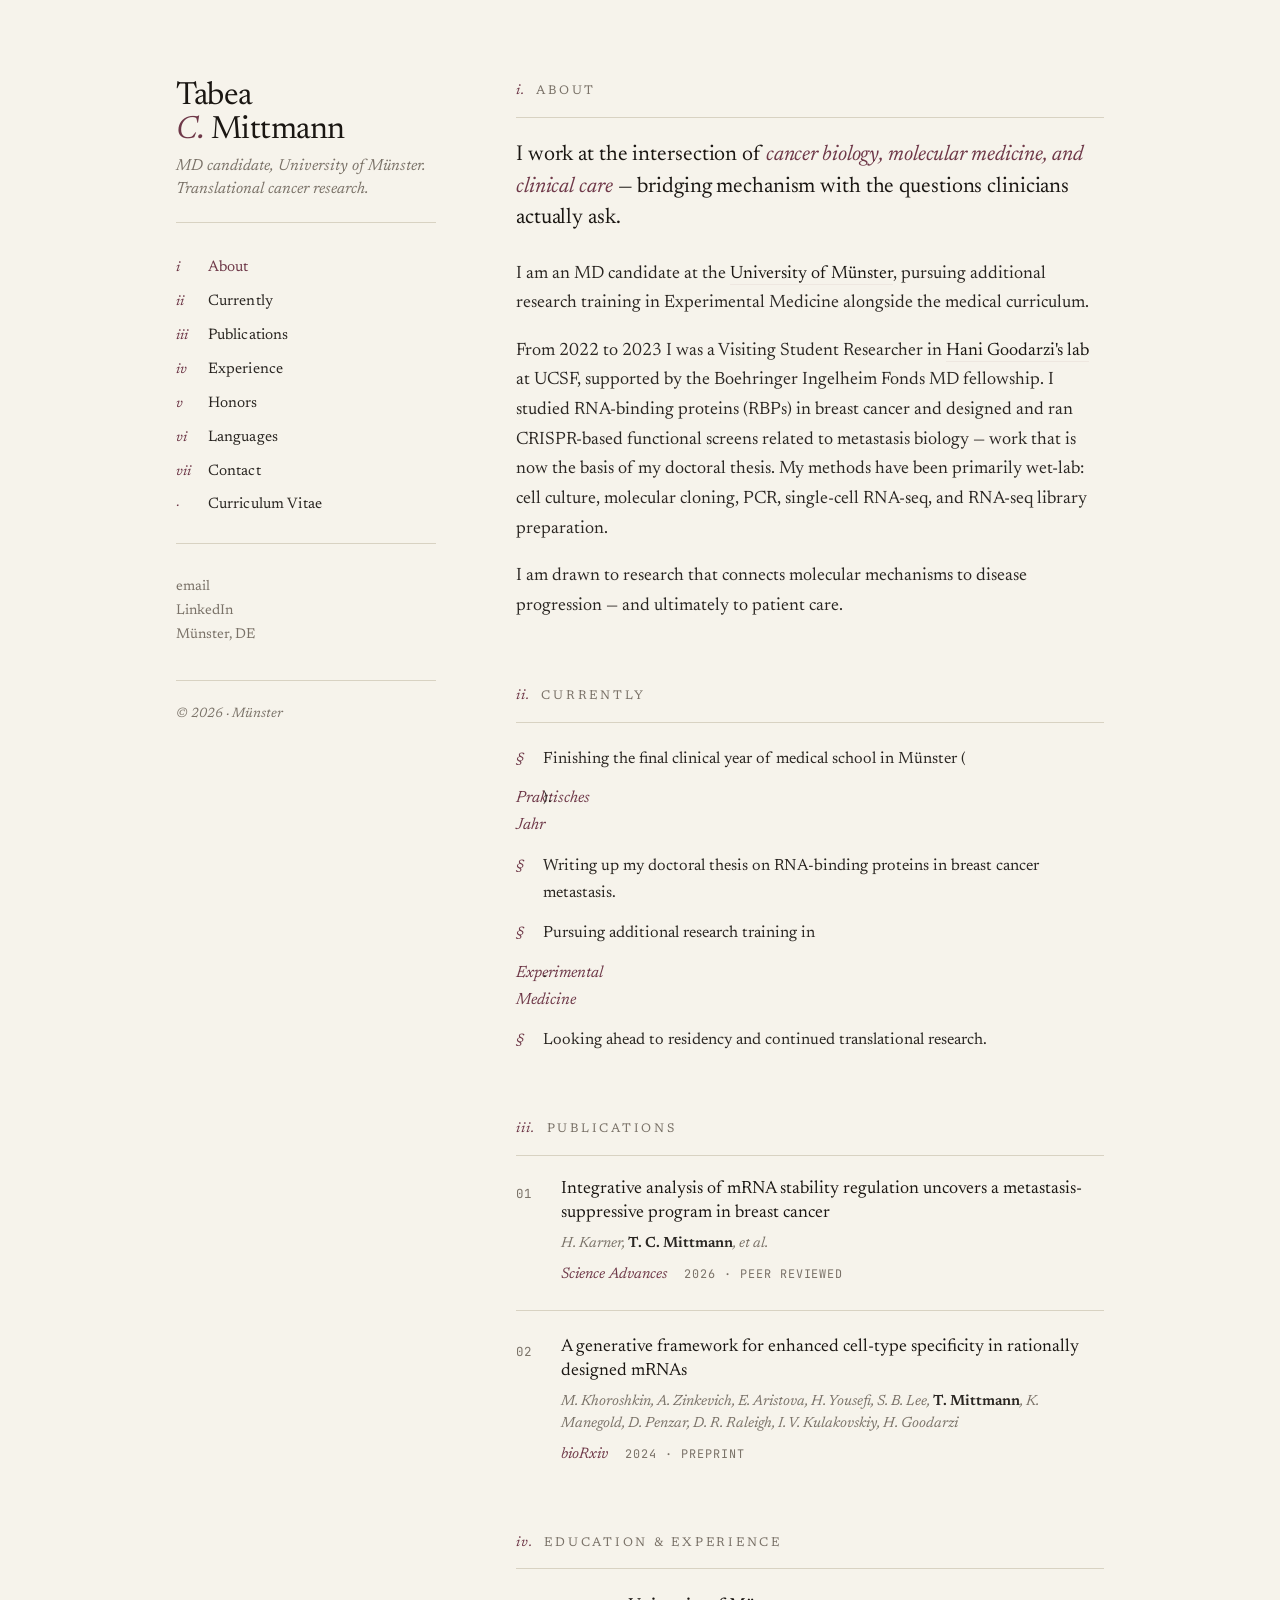
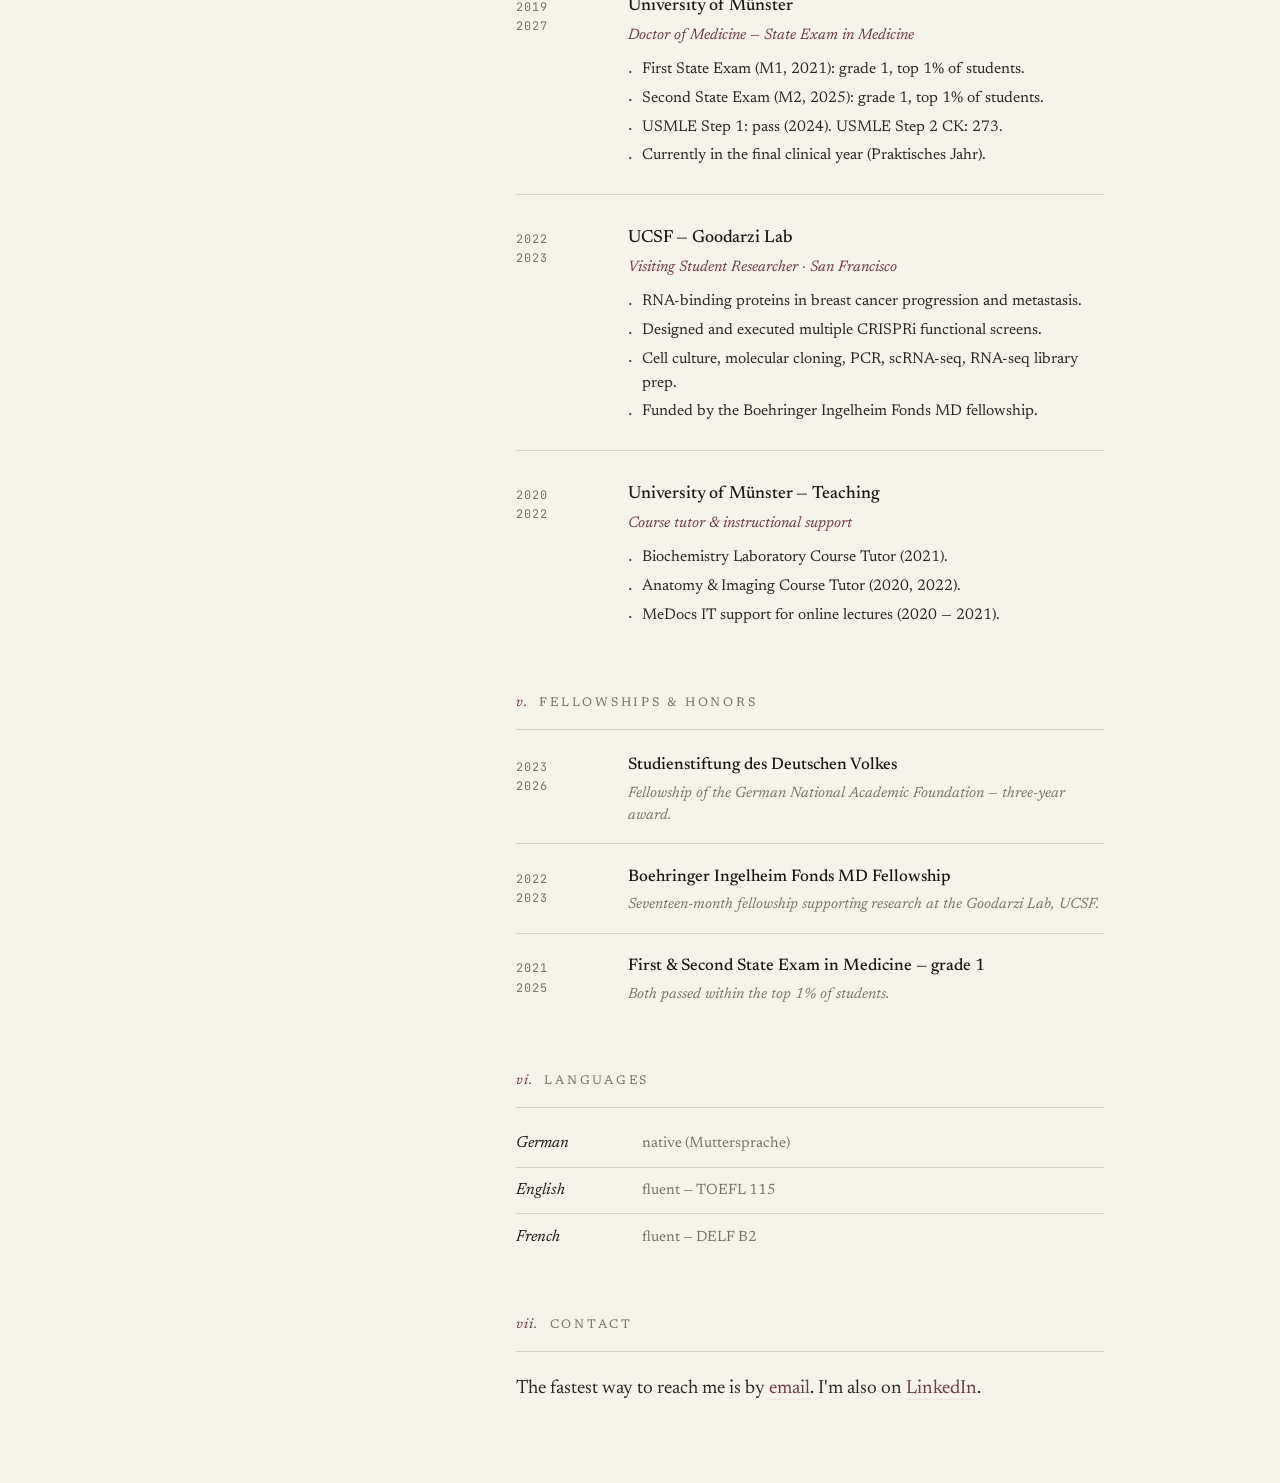
==== index.html @ 69989c73 "Add personal site: homepage, CV page, styles Two-column editorial layout with sticky sidebar (name +" ====
<!DOCTYPE html>
<html lang="en">
<head>
  <meta charset="UTF-8">
  <meta name="viewport" content="width=device-width, initial-scale=1.0">
  <title>Tabea C. Mittmann</title>
  <meta name="description" content="Tabea C. Mittmann — MD candidate at the University of Münster, working in translational cancer research.">
  <meta name="author" content="Tabea C. Mittmann">

  <meta property="og:type" content="website">
  <meta property="og:title" content="Tabea C. Mittmann">
  <meta property="og:description" content="MD candidate at the University of Münster, translational cancer research.">
  <meta property="og:url" content="https://tabea.me">

  <link rel="icon" href="data:image/svg+xml,%3Csvg xmlns='http://www.w3.org/2000/svg' viewBox='0 0 32 32'%3E%3Crect width='32' height='32' fill='%23f6f3eb'/%3E%3Ctext x='50%25' y='62%25' dominant-baseline='middle' text-anchor='middle' font-family='Newsreader,Georgia,serif' font-size='18' font-weight='400' fill='%236e3848' font-style='italic'%3Et%3C/text%3E%3C/svg%3E">

  <link rel="preconnect" href="https://fonts.googleapis.com">
  <link rel="preconnect" href="https://fonts.gstatic.com" crossorigin>
  <link href="https://fonts.googleapis.com/css2?family=Newsreader:ital,opsz,wght@0,6..72,400;0,6..72,500;0,6..72,600;1,6..72,400;1,6..72,500&family=JetBrains+Mono:wght@400;500&display=swap" rel="stylesheet">
  <link rel="stylesheet" href="styles.css">
</head>
<body>

  <div class="page">

    <aside class="sidebar">
      <h1 class="side-name">Tabea<br><span class="middle">C.</span> Mittmann</h1>
      <p class="side-role">
        MD candidate, University of Münster.<br>
        Translational cancer research.
      </p>

      <nav class="side-nav">
        <a href="#about"><span class="num">i</span> About</a>
        <a href="#currently"><span class="num">ii</span> Currently</a>
        <a href="#publications"><span class="num">iii</span> Publications</a>
        <a href="#experience"><span class="num">iv</span> Experience</a>
        <a href="#honors"><span class="num">v</span> Honors</a>
        <a href="#languages"><span class="num">vi</span> Languages</a>
        <a href="#contact"><span class="num">vii</span> Contact</a>
        <a href="/cv/"><span class="num">·</span> Curriculum Vitae</a>
      </nav>

      <div class="side-meta">
        <span class="row"><a id="email-link" href="#" data-user="tabea.mittmann" data-domain="gmail.com">email</a></span>
        <span class="row"><a href="https://www.linkedin.com/in/tabea-mittmann" target="_blank" rel="noopener">LinkedIn</a></span>
        <span class="row">Münster, DE</span>
      </div>

      <div class="side-footer">
        <span id="year"></span>
      </div>
    </aside>

    <main>

      <section id="about">
        <p class="eyebrow"><span class="roman">i.</span> About</p>
        <p class="lede">
          I work at the intersection of <em>cancer biology, molecular medicine,
          and clinical care</em> — bridging mechanism with the questions clinicians
          actually ask.
        </p>
        <div class="prose">
          <p>
            I am an MD candidate at the
            <a href="https://www.uni-muenster.de/en/" target="_blank" rel="noopener">University of Münster</a>,
            pursuing additional research training in Experimental Medicine alongside
            the medical curriculum.
          </p>
          <p>
            From 2022 to 2023 I was a Visiting Student Researcher in
            <a href="https://goodarzilab.org/" target="_blank" rel="noopener">Hani Goodarzi's lab</a>
            at UCSF, supported by the Boehringer Ingelheim Fonds MD fellowship. I studied
            RNA-binding proteins (RBPs) in breast cancer and designed and ran CRISPR-based
            functional screens related to metastasis biology — work that is now the basis
            of my doctoral thesis. My methods have been primarily wet-lab: cell culture,
            molecular cloning, PCR, single-cell RNA-seq, and RNA-seq library preparation.
          </p>
          <p>
            I am drawn to research that connects molecular mechanisms to disease
            progression — and ultimately to patient care.
          </p>
        </div>
      </section>

      <section id="currently">
        <p class="eyebrow"><span class="roman">ii.</span> Currently</p>
        <ul class="now-list">
          <li>Finishing the final clinical year of medical school in Münster (<em>Praktisches Jahr</em>).</li>
          <li>Writing up my doctoral thesis on RNA-binding proteins in breast cancer metastasis.</li>
          <li>Pursuing additional research training in <em>Experimental Medicine</em>.</li>
          <li>Looking ahead to residency and continued translational research.</li>
        </ul>
      </section>

      <section id="publications">
        <p class="eyebrow"><span class="roman">iii.</span> Publications</p>
        <ol class="pubs">
          <li>
            <div>
              <a class="pub-title" href="https://doi.org/10.1126/sciadv.aea9061" target="_blank" rel="noopener">
                Integrative analysis of mRNA stability regulation uncovers a metastasis-suppressive program in breast cancer
              </a>
              <div class="pub-authors">
                H. Karner, <strong>T. C. Mittmann</strong>, <em>et al.</em>
              </div>
              <div class="pub-meta">
                <span class="venue">Science Advances</span> 2026 · peer reviewed
              </div>
            </div>
          </li>
          <li>
            <div>
              <a class="pub-title" href="https://doi.org/10.1101/2024.12.31.630783" target="_blank" rel="noopener">
                A generative framework for enhanced cell-type specificity in rationally designed mRNAs
              </a>
              <div class="pub-authors">
                M. Khoroshkin, A. Zinkevich, E. Aristova, H. Yousefi, S. B. Lee,
                <strong>T. Mittmann</strong>, K. Manegold, D. Penzar, D. R. Raleigh,
                I. V. Kulakovskiy, H. Goodarzi
              </div>
              <div class="pub-meta">
                <span class="venue">bioRxiv</span> 2024 · preprint
              </div>
            </div>
          </li>
        </ol>
      </section>

      <section id="experience">
        <p class="eyebrow"><span class="roman">iv.</span> Education &amp; experience</p>
        <ol class="timeline">
          <li class="timeline-item">
            <div class="timeline-period">2019<br>2027</div>
            <div>
              <div class="timeline-title">University of Münster</div>
              <div class="timeline-subtitle">Doctor of Medicine — State Exam in Medicine</div>
              <ul class="timeline-points">
                <li>First State Exam (M1, 2021): grade 1, top 1% of students.</li>
                <li>Second State Exam (M2, 2025): grade 1, top 1% of students.</li>
                <li>USMLE Step 1: pass (2024). USMLE Step 2 CK: 273.</li>
                <li>Currently in the final clinical year (Praktisches Jahr).</li>
              </ul>
            </div>
          </li>

          <li class="timeline-item">
            <div class="timeline-period">2022<br>2023</div>
            <div>
              <div class="timeline-title">UCSF — Goodarzi Lab</div>
              <div class="timeline-subtitle">Visiting Student Researcher · San Francisco</div>
              <ul class="timeline-points">
                <li>RNA-binding proteins in breast cancer progression and metastasis.</li>
                <li>Designed and executed multiple CRISPRi functional screens.</li>
                <li>Cell culture, molecular cloning, PCR, scRNA-seq, RNA-seq library prep.</li>
                <li>Funded by the Boehringer Ingelheim Fonds MD fellowship.</li>
              </ul>
            </div>
          </li>

          <li class="timeline-item">
            <div class="timeline-period">2020<br>2022</div>
            <div>
              <div class="timeline-title">University of Münster — Teaching</div>
              <div class="timeline-subtitle">Course tutor &amp; instructional support</div>
              <ul class="timeline-points">
                <li>Biochemistry Laboratory Course Tutor (2021).</li>
                <li>Anatomy &amp; Imaging Course Tutor (2020, 2022).</li>
                <li>MeDocs IT support for online lectures (2020 — 2021).</li>
              </ul>
            </div>
          </li>
        </ol>
      </section>

      <section id="honors">
        <p class="eyebrow"><span class="roman">v.</span> Fellowships &amp; honors</p>
        <ul class="honors">
          <li class="honors-item">
            <div class="honors-year">2023<br>2026</div>
            <div>
              <div class="honors-title">Studienstiftung des Deutschen Volkes</div>
              <div class="honors-detail">Fellowship of the German National Academic Foundation — three-year award.</div>
            </div>
          </li>
          <li class="honors-item">
            <div class="honors-year">2022<br>2023</div>
            <div>
              <div class="honors-title">Boehringer Ingelheim Fonds MD Fellowship</div>
              <div class="honors-detail">Seventeen-month fellowship supporting research at the Goodarzi Lab, UCSF.</div>
            </div>
          </li>
          <li class="honors-item">
            <div class="honors-year">2021<br>2025</div>
            <div>
              <div class="honors-title">First &amp; Second State Exam in Medicine — grade 1</div>
              <div class="honors-detail">Both passed within the top 1% of students.</div>
            </div>
          </li>
        </ul>
      </section>

      <section id="languages">
        <p class="eyebrow"><span class="roman">vi.</span> Languages</p>
        <ul class="langs">
          <li><span class="lang-name">German</span><span class="lang-level">native (Muttersprache)</span></li>
          <li><span class="lang-name">English</span><span class="lang-level">fluent — TOEFL 115</span></li>
          <li><span class="lang-name">French</span><span class="lang-level">fluent — DELF B2</span></li>
        </ul>
      </section>

      <section id="contact">
        <p class="eyebrow"><span class="roman">vii.</span> Contact</p>
        <p class="contact-line">
          The fastest way to reach me is by
          <a id="email-link-2" href="#" data-user="tabea.mittmann" data-domain="gmail.com">email</a>.
          I'm also on <a href="https://www.linkedin.com/in/tabea-mittmann" target="_blank" rel="noopener">LinkedIn</a>.
        </p>
      </section>

    </main>

  </div>

  <script>
    document.getElementById('year').textContent = '© ' + new Date().getFullYear() + '  ·  Münster';

    document.querySelectorAll('a[data-user][data-domain]').forEach(a => {
      const addr = a.dataset.user + '@' + a.dataset.domain;
      a.href = 'mailto:' + addr;
    });

    document.querySelectorAll('a[href^="#"]').forEach(a => {
      a.addEventListener('click', e => {
        const id = a.getAttribute('href');
        if (id.length < 2) return;
        const el = document.querySelector(id);
        if (!el) return;
        e.preventDefault();
        window.scrollTo({ top: el.offsetTop - 30, behavior: 'smooth' });
      });
    });

    // Highlight active sidebar link based on which section is in view
    const navLinks = document.querySelectorAll('.side-nav a[href^="#"]');
    const sections = Array.from(document.querySelectorAll('main section'));
    function syncActive() {
      const y = window.scrollY + 120;
      let current = sections[0];
      for (const s of sections) if (s.offsetTop <= y) current = s;
      navLinks.forEach(a => a.classList.toggle('active', a.getAttribute('href') === '#' + current.id));
    }
    window.addEventListener('scroll', syncActive, { passive: true });
    syncActive();
  </script>
</body>
</html>
---- styles.css ----
/* ============================================================
   Tabea C. Mittmann — site styles
   Two-column reading layout: sticky sidebar + serif content.
   ============================================================ */

:root {
  --bg: #f6f3eb;
  --ink: #1a1612;
  --text: #2a2622;
  --muted: #7a7268;
  --rule: #d8d2c2;
  --accent: #6e3848;
  --accent-soft: #6e384810;
  --serif: 'Newsreader', 'EB Garamond', Georgia, 'Times New Roman', serif;
  --mono: 'JetBrains Mono', ui-monospace, SFMono-Regular, Consolas, monospace;
}

@media (prefers-color-scheme: dark) {
  :root {
    --bg: #161310;
    --ink: #ece6d6;
    --text: #d4cdbd;
    --muted: #8a8174;
    --rule: #2a2520;
    --accent: #c7889a;
    --accent-soft: #c7889a14;
  }
}

* { margin: 0; padding: 0; box-sizing: border-box; }

html { scroll-behavior: smooth; }

body {
  background: var(--bg);
  color: var(--text);
  font-family: var(--serif);
  font-size: 18px;
  line-height: 1.65;
  font-feature-settings: "kern", "liga", "onum";
  -webkit-font-smoothing: antialiased;
  text-rendering: optimizeLegibility;
}

a {
  color: var(--text);
  text-decoration: none;
  border-bottom: 1px solid var(--rule);
  padding-bottom: 1px;
  transition: color 0.18s, border-color 0.18s;
}
a:hover {
  color: var(--accent);
  border-bottom-color: var(--accent);
}

em, i { font-style: italic; }
strong { font-weight: 600; color: var(--ink); }

/* ---------- Layout ---------- */

.page {
  display: grid;
  grid-template-columns: 260px 1fr;
  gap: 80px;
  max-width: 1040px;
  margin: 0 auto;
  padding: 80px 56px;
  align-items: start;
}

@media (max-width: 900px) {
  .page {
    grid-template-columns: 1fr;
    gap: 48px;
    padding: 56px 32px;
  }
}

@media (max-width: 480px) {
  .page { padding: 40px 24px; }
  body { font-size: 17px; }
}

/* ---------- Sidebar ---------- */

.sidebar {
  position: sticky;
  top: 80px;
  align-self: start;
}

@media (max-width: 900px) {
  .sidebar { position: static; }
}

.side-name {
  font-family: var(--serif);
  font-weight: 400;
  font-size: 2rem;
  line-height: 1.05;
  letter-spacing: -0.015em;
  color: var(--ink);
  margin-bottom: 0.5rem;
}
.side-name .middle {
  font-style: italic;
  color: var(--accent);
  font-weight: 400;
}

.side-role {
  font-family: var(--serif);
  font-style: italic;
  font-size: 1rem;
  color: var(--muted);
  line-height: 1.4;
  margin-bottom: 2rem;
  padding-bottom: 1.4rem;
  border-bottom: 1px solid var(--rule);
}

.side-nav {
  display: flex;
  flex-direction: column;
  gap: 0.55rem;
  margin-bottom: 2rem;
  padding-bottom: 1.6rem;
  border-bottom: 1px solid var(--rule);
}
.side-nav a {
  font-family: var(--serif);
  font-size: 0.95rem;
  color: var(--text);
  border-bottom: none;
  padding: 0;
  letter-spacing: 0.01em;
  display: flex;
  align-items: baseline;
  gap: 0.6rem;
}
.side-nav a .num {
  font-style: italic;
  color: var(--accent);
  font-size: 0.85rem;
  min-width: 22px;
  font-variant-numeric: oldstyle-nums;
}
.side-nav a:hover { color: var(--accent); }
.side-nav a.active { color: var(--accent); }

.side-meta {
  font-size: 0.88rem;
  color: var(--muted);
  line-height: 1.7;
}
.side-meta .row { display: block; }
.side-meta a {
  color: var(--muted);
  border-bottom: 1px solid transparent;
  padding-bottom: 0;
}
.side-meta a:hover { color: var(--accent); border-bottom-color: var(--accent); }

.side-footer {
  margin-top: 2rem;
  padding-top: 1.4rem;
  border-top: 1px solid var(--rule);
  font-family: var(--serif);
  font-style: italic;
  font-size: 0.85rem;
  color: var(--muted);
}

/* ---------- Content ---------- */

main {
  max-width: 640px;
}

main section {
  margin-bottom: 4rem;
}
main section:last-child { margin-bottom: 0; }

.eyebrow {
  display: flex;
  align-items: baseline;
  gap: 0.7rem;
  font-family: var(--serif);
  font-size: 0.78rem;
  letter-spacing: 0.22em;
  text-transform: uppercase;
  color: var(--muted);
  margin-bottom: 1.4rem;
  padding-bottom: 0.9rem;
  border-bottom: 1px solid var(--rule);
}
.eyebrow .roman {
  font-style: italic;
  color: var(--accent);
  letter-spacing: 0.08em;
  font-size: 0.85rem;
  text-transform: none;
  font-variant-numeric: oldstyle-nums;
}

h2 {
  display: none;       /* visually replaced by .eyebrow above */
}

/* "lede" intro paragraph */
.lede {
  font-family: var(--serif);
  font-size: 1.35rem;
  line-height: 1.45;
  color: var(--ink);
  margin-bottom: 1.6rem;
  letter-spacing: -0.005em;
}
.lede em { color: var(--accent); }

/* Body paragraphs */
.prose p {
  margin-bottom: 1.1rem;
  color: var(--text);
}
.prose p:last-child { margin-bottom: 0; }
.prose a {
  color: var(--ink);
  border-bottom: 1px solid var(--accent-soft);
}
.prose a:hover {
  color: var(--accent);
  border-bottom-color: var(--accent);
}

/* ---------- Currently ---------- */

.now-list {
  list-style: none;
  display: grid;
  gap: 0.85rem;
}
.now-list li {
  display: grid;
  grid-template-columns: 14px 1fr;
  gap: 0.8rem;
  align-items: baseline;
  font-size: 1.02rem;
}
.now-list li::before {
  content: '§';
  color: var(--accent);
  font-style: italic;
  font-size: 0.95rem;
}
.now-list em { color: var(--accent); }

/* ---------- Publications ---------- */

.pubs {
  list-style: none;
  display: grid;
  gap: 1.6rem;
  counter-reset: pub;
}
.pubs li {
  display: grid;
  grid-template-columns: 32px 1fr;
  gap: 0.8rem;
  padding-bottom: 1.4rem;
  border-bottom: 1px solid var(--rule);
}
.pubs li:last-child { border-bottom: none; padding-bottom: 0; }
.pubs li::before {
  counter-increment: pub;
  content: counter(pub, decimal-leading-zero);
  font-family: var(--mono);
  font-size: 0.78rem;
  color: var(--muted);
  letter-spacing: 0.06em;
  padding-top: 6px;
  font-variant-numeric: tabular-nums;
}
.pub-title {
  font-family: var(--serif);
  font-size: 1.12rem;
  line-height: 1.32;
  color: var(--ink);
  margin-bottom: 0.4rem;
  border-bottom: none;
  display: block;
}
.pub-title:hover { color: var(--accent); }
.pub-authors {
  font-size: 0.92rem;
  color: var(--muted);
  font-style: italic;
  line-height: 1.5;
  margin-bottom: 0.45rem;
}
.pub-authors strong {
  color: var(--text);
  font-weight: 600;
  font-style: normal;
}
.pub-meta {
  font-family: var(--mono);
  font-size: 0.74rem;
  letter-spacing: 0.08em;
  color: var(--muted);
  text-transform: uppercase;
}
.pub-meta .venue {
  font-family: var(--serif);
  font-style: italic;
  font-size: 0.95rem;
  color: var(--accent);
  letter-spacing: 0;
  text-transform: none;
  margin-right: 0.6rem;
}

/* ---------- Experience timeline ---------- */

.timeline {
  list-style: none;
  display: grid;
  gap: 1.8rem;
}
.timeline-item {
  display: grid;
  grid-template-columns: 90px 1fr;
  gap: 1.4rem;
  padding-bottom: 1.6rem;
  border-bottom: 1px solid var(--rule);
}
.timeline li:last-child { border-bottom: none; padding-bottom: 0; }
.timeline-period {
  font-family: var(--mono);
  font-size: 0.74rem;
  color: var(--muted);
  letter-spacing: 0.08em;
  font-variant-numeric: tabular-nums;
  padding-top: 6px;
}
.timeline-title {
  font-family: var(--serif);
  font-size: 1.1rem;
  font-weight: 500;
  color: var(--ink);
  margin-bottom: 0.15rem;
  letter-spacing: -0.005em;
}
.timeline-subtitle {
  font-family: var(--serif);
  font-style: italic;
  color: var(--accent);
  font-size: 0.95rem;
  margin-bottom: 0.6rem;
}
.timeline-points {
  list-style: none;
  display: grid;
  gap: 0.3rem;
  font-size: 0.97rem;
  line-height: 1.55;
}
.timeline-points li {
  position: relative;
  padding-left: 14px;
}
.timeline-points li::before {
  content: '·';
  position: absolute;
  left: 0;
  color: var(--accent);
  font-size: 1.2rem;
  line-height: 1;
  top: 0.2em;
}

@media (max-width: 720px) {
  .timeline-item { grid-template-columns: 1fr; gap: 0.4rem; }
  .timeline-period { padding-top: 0; }
}

/* ---------- Honors ---------- */

.honors {
  list-style: none;
  display: grid;
  gap: 1.2rem;
}
.honors-item {
  display: grid;
  grid-template-columns: 90px 1fr;
  gap: 1.4rem;
  padding-bottom: 1rem;
  border-bottom: 1px solid var(--rule);
}
.honors li:last-child { border-bottom: none; padding-bottom: 0; }
.honors-year {
  font-family: var(--mono);
  font-size: 0.74rem;
  letter-spacing: 0.08em;
  color: var(--muted);
  font-variant-numeric: tabular-nums;
  padding-top: 6px;
}
.honors-title {
  font-family: var(--serif);
  font-size: 1.05rem;
  font-weight: 500;
  color: var(--ink);
  margin-bottom: 0.2rem;
}
.honors-detail {
  font-size: 0.93rem;
  color: var(--muted);
  font-style: italic;
  line-height: 1.5;
}

@media (max-width: 720px) {
  .honors-item { grid-template-columns: 1fr; gap: 0.2rem; }
  .honors-year { padding-top: 0; }
}

/* ---------- Languages ---------- */

.langs {
  list-style: none;
  display: grid;
  gap: 0.6rem;
}
.langs li {
  display: grid;
  grid-template-columns: 110px 1fr;
  gap: 1rem;
  align-items: baseline;
  font-size: 1rem;
  padding-bottom: 0.6rem;
  border-bottom: 1px solid var(--rule);
}
.langs li:last-child { border-bottom: none; padding-bottom: 0; }
.lang-name {
  font-family: var(--serif);
  font-style: italic;
  color: var(--ink);
}
.lang-level {
  color: var(--muted);
  font-size: 0.93rem;
}

/* ---------- Contact ---------- */

.contact-line {
  font-family: var(--serif);
  font-size: 1.2rem;
  line-height: 1.5;
}
.contact-line a {
  color: var(--accent);
  border-bottom: 1px solid var(--accent-soft);
}
.contact-line a:hover { border-bottom-color: var(--accent); }

/* ---------- CV-page extras ---------- */

.cv-download {
  display: inline-flex;
  align-items: center;
  gap: 8px;
  margin-top: 1rem;
  padding: 7px 14px;
  border: 1px solid var(--accent);
  color: var(--accent);
  font-family: var(--serif);
  font-style: italic;
  font-size: 0.88rem;
  border-radius: 2px;
  transition: background 0.18s, color 0.18s;
}
.cv-download:hover { background: var(--accent); color: var(--bg); }

/* ---------- Print ---------- */

@media print {
  .sidebar, .cv-download { display: none; }
  body { background: white; color: black; font-size: 11pt; }
  .page { display: block; padding: 0; }
  main { max-width: none; }
  main section { page-break-inside: avoid; margin-bottom: 1.5rem; }
  a { color: black; }
}

/* ---------- Reduced motion ---------- */

@media (prefers-reduced-motion: reduce) {
  *, *::before, *::after {
    animation-duration: 0.01ms !important;
    transition-duration: 0.01ms !important;
  }
  html { scroll-behavior: auto; }
}
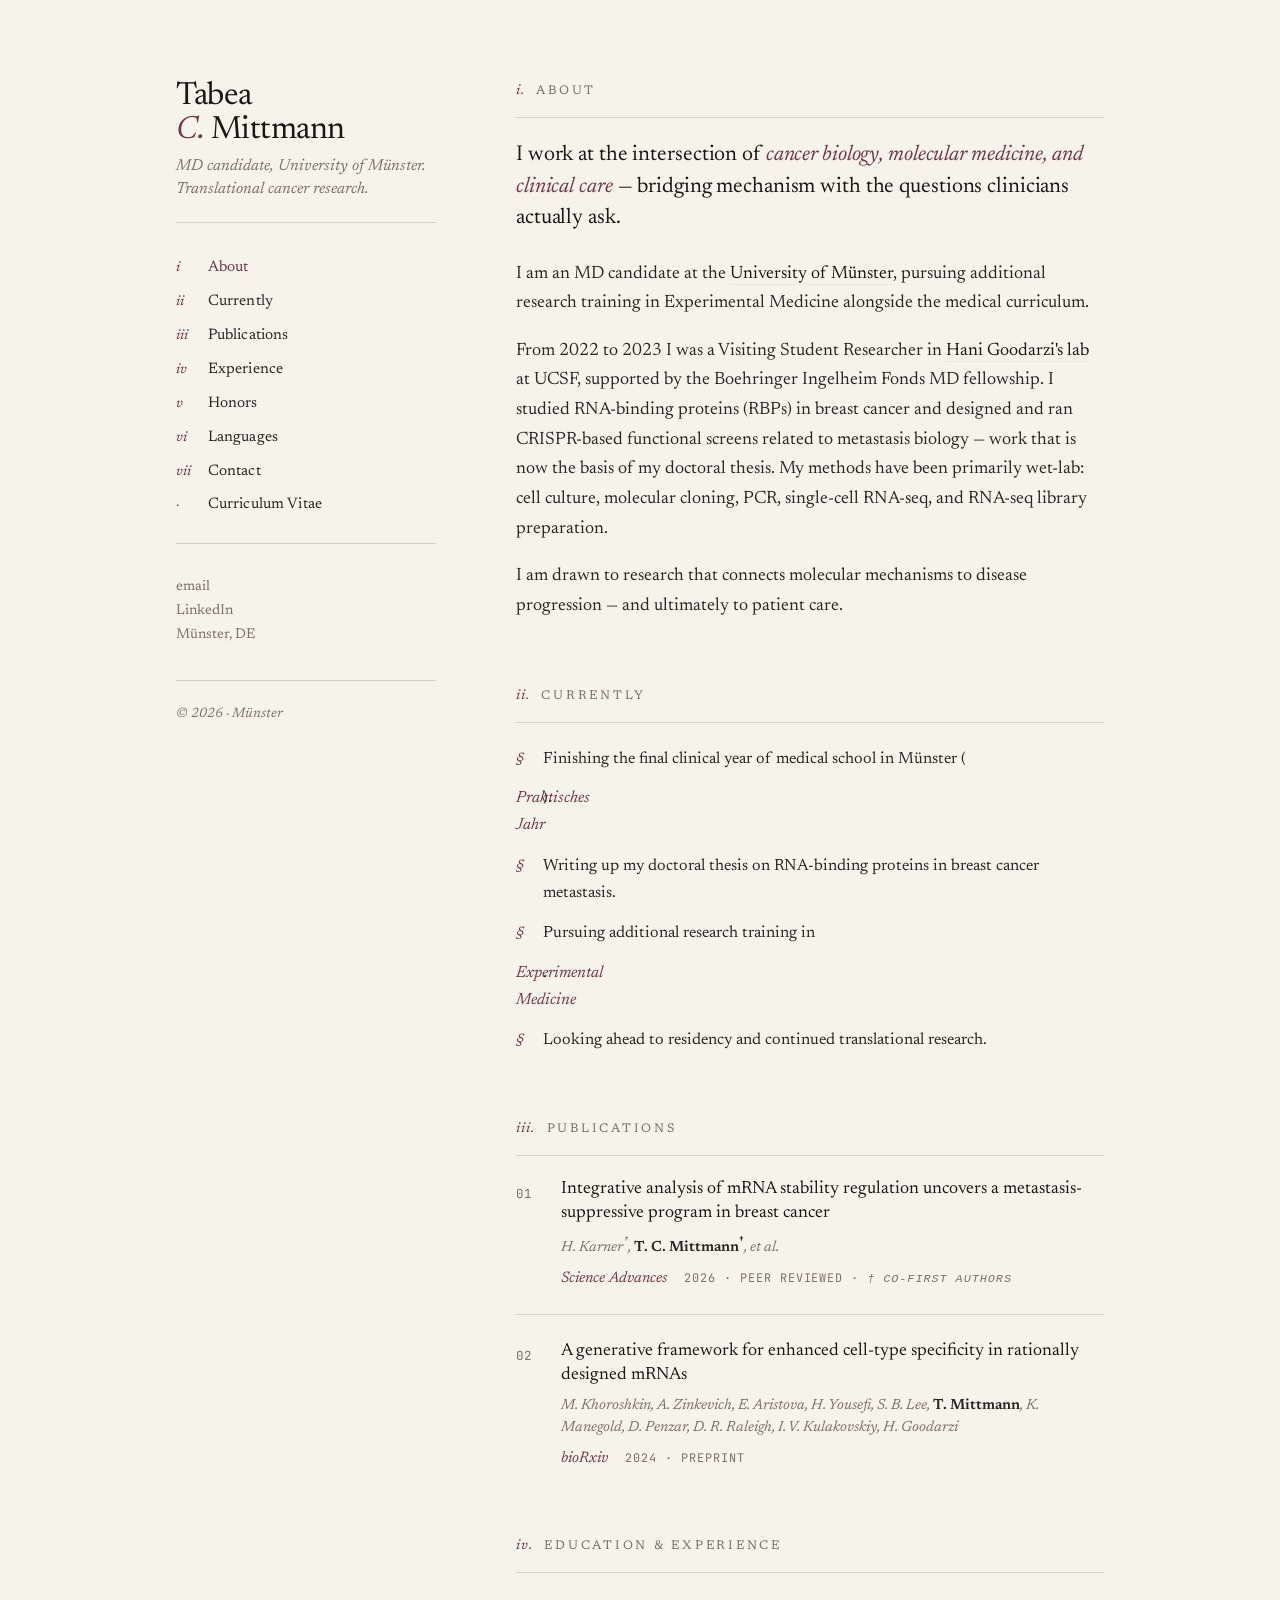
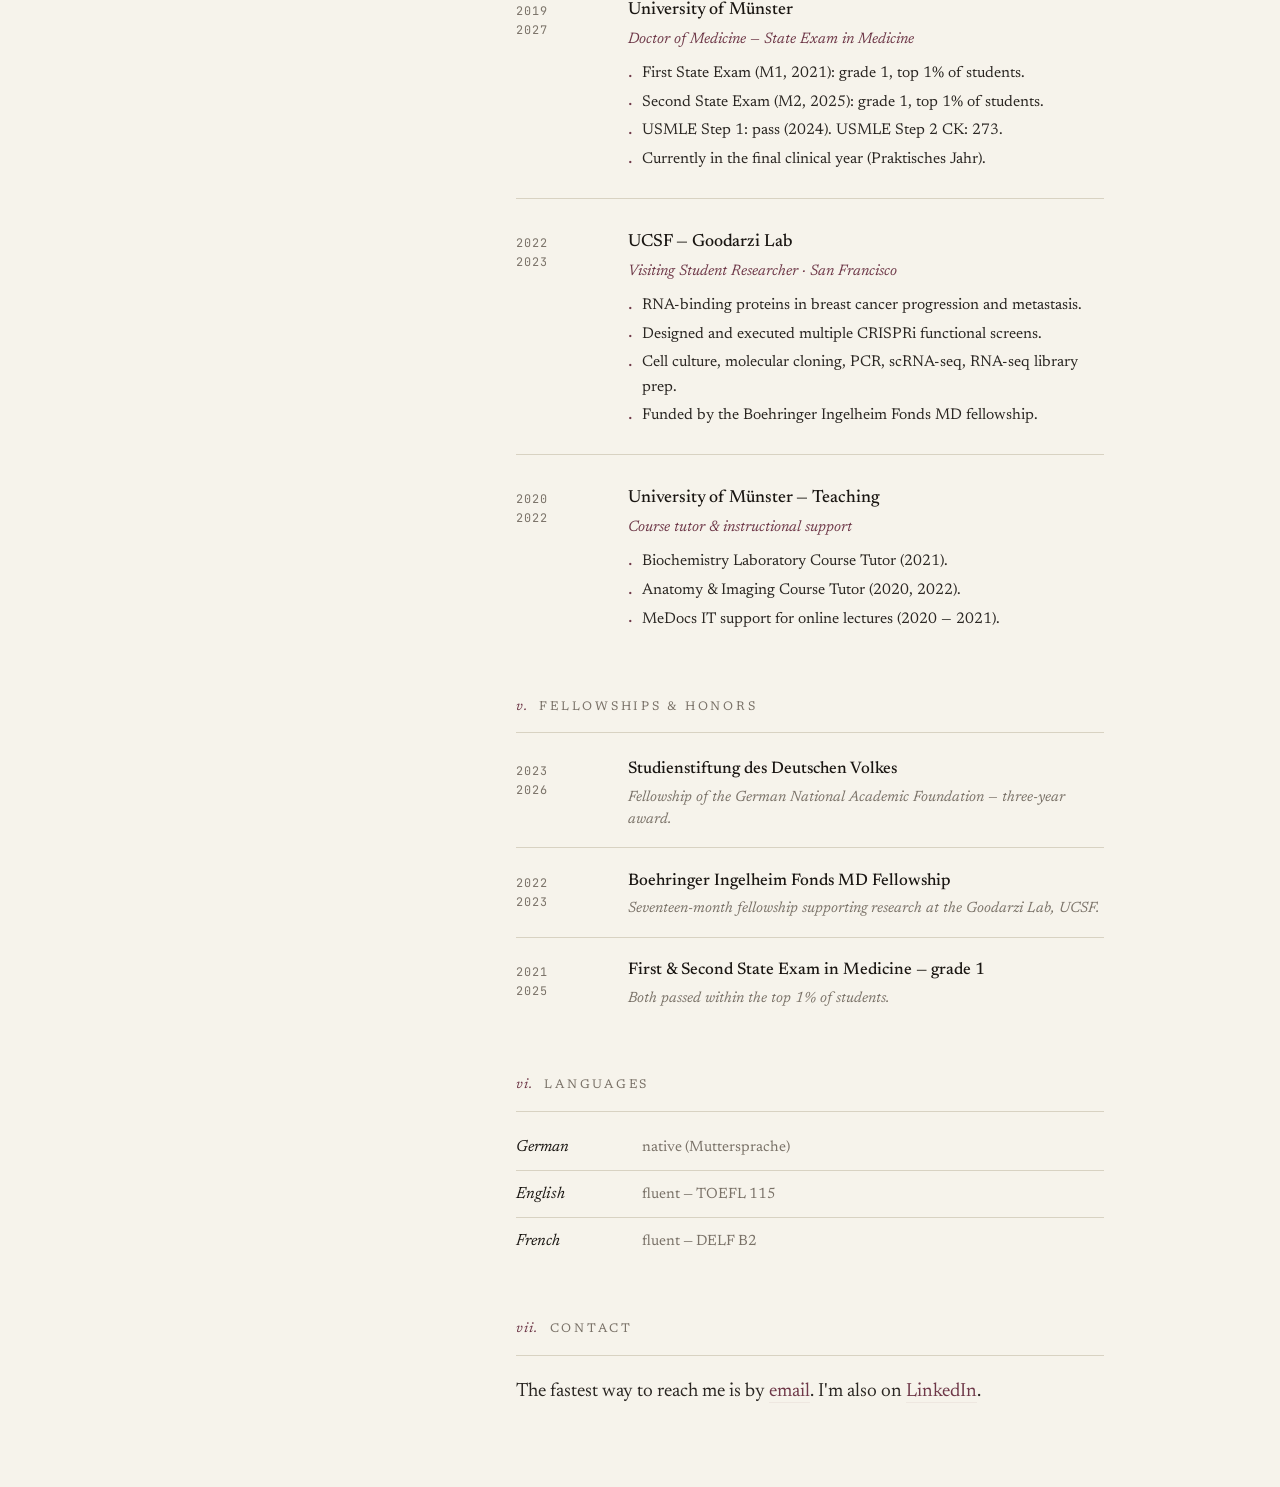
==== commit b93a0625: "Mark Science Advances paper as co-first author Add † superscripts after Karner and Mittmann in the p" ====
--- a/index.html
+++ b/index.html
@@ -103,10 +103,10 @@
                 Integrative analysis of mRNA stability regulation uncovers a metastasis-suppressive program in breast cancer
               </a>
               <div class="pub-authors">
-                H. Karner, <strong>T. C. Mittmann</strong>, <em>et al.</em>
+                H. Karner<sup>†</sup>, <strong>T. C. Mittmann<sup>†</sup></strong>, <em>et al.</em>
               </div>
               <div class="pub-meta">
-                <span class="venue">Science Advances</span> 2026 · peer reviewed
+                <span class="venue">Science Advances</span> 2026 · peer reviewed · <em>† co-first authors</em>
               </div>
             </div>
           </li>
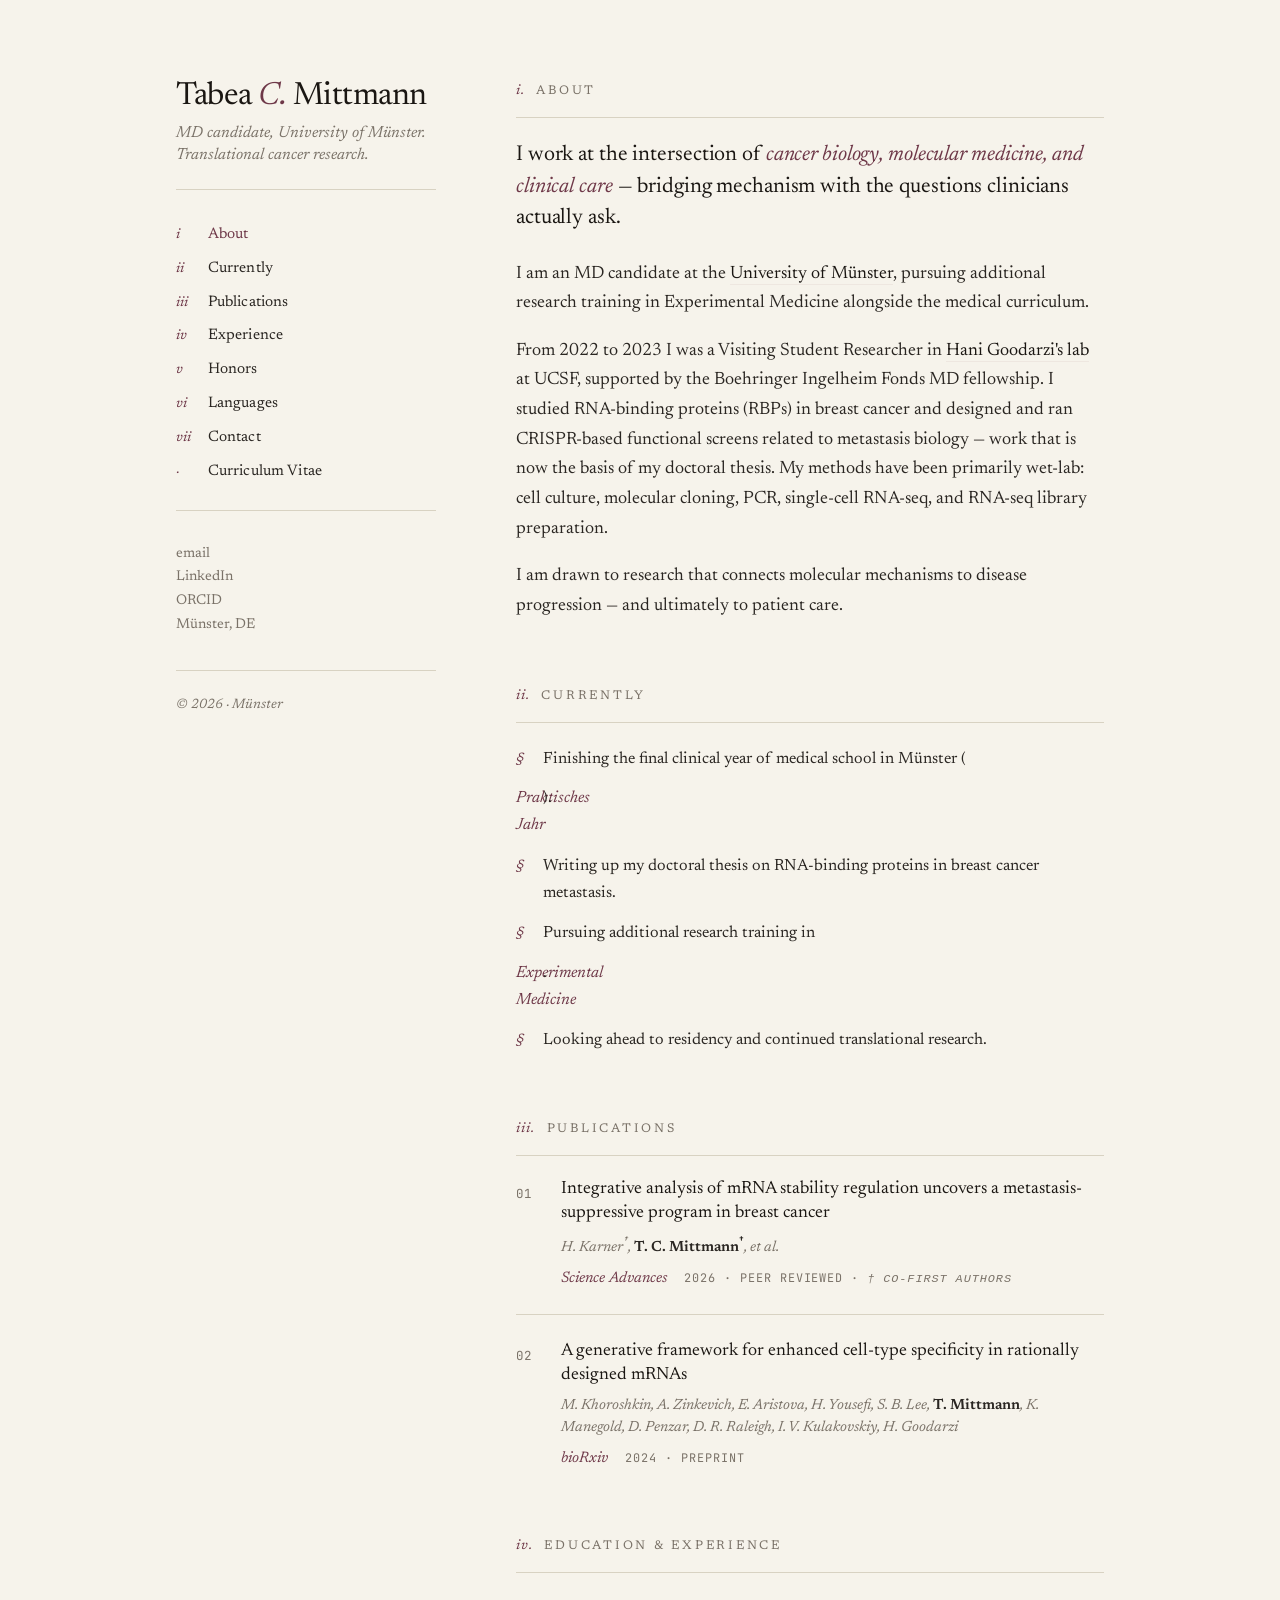
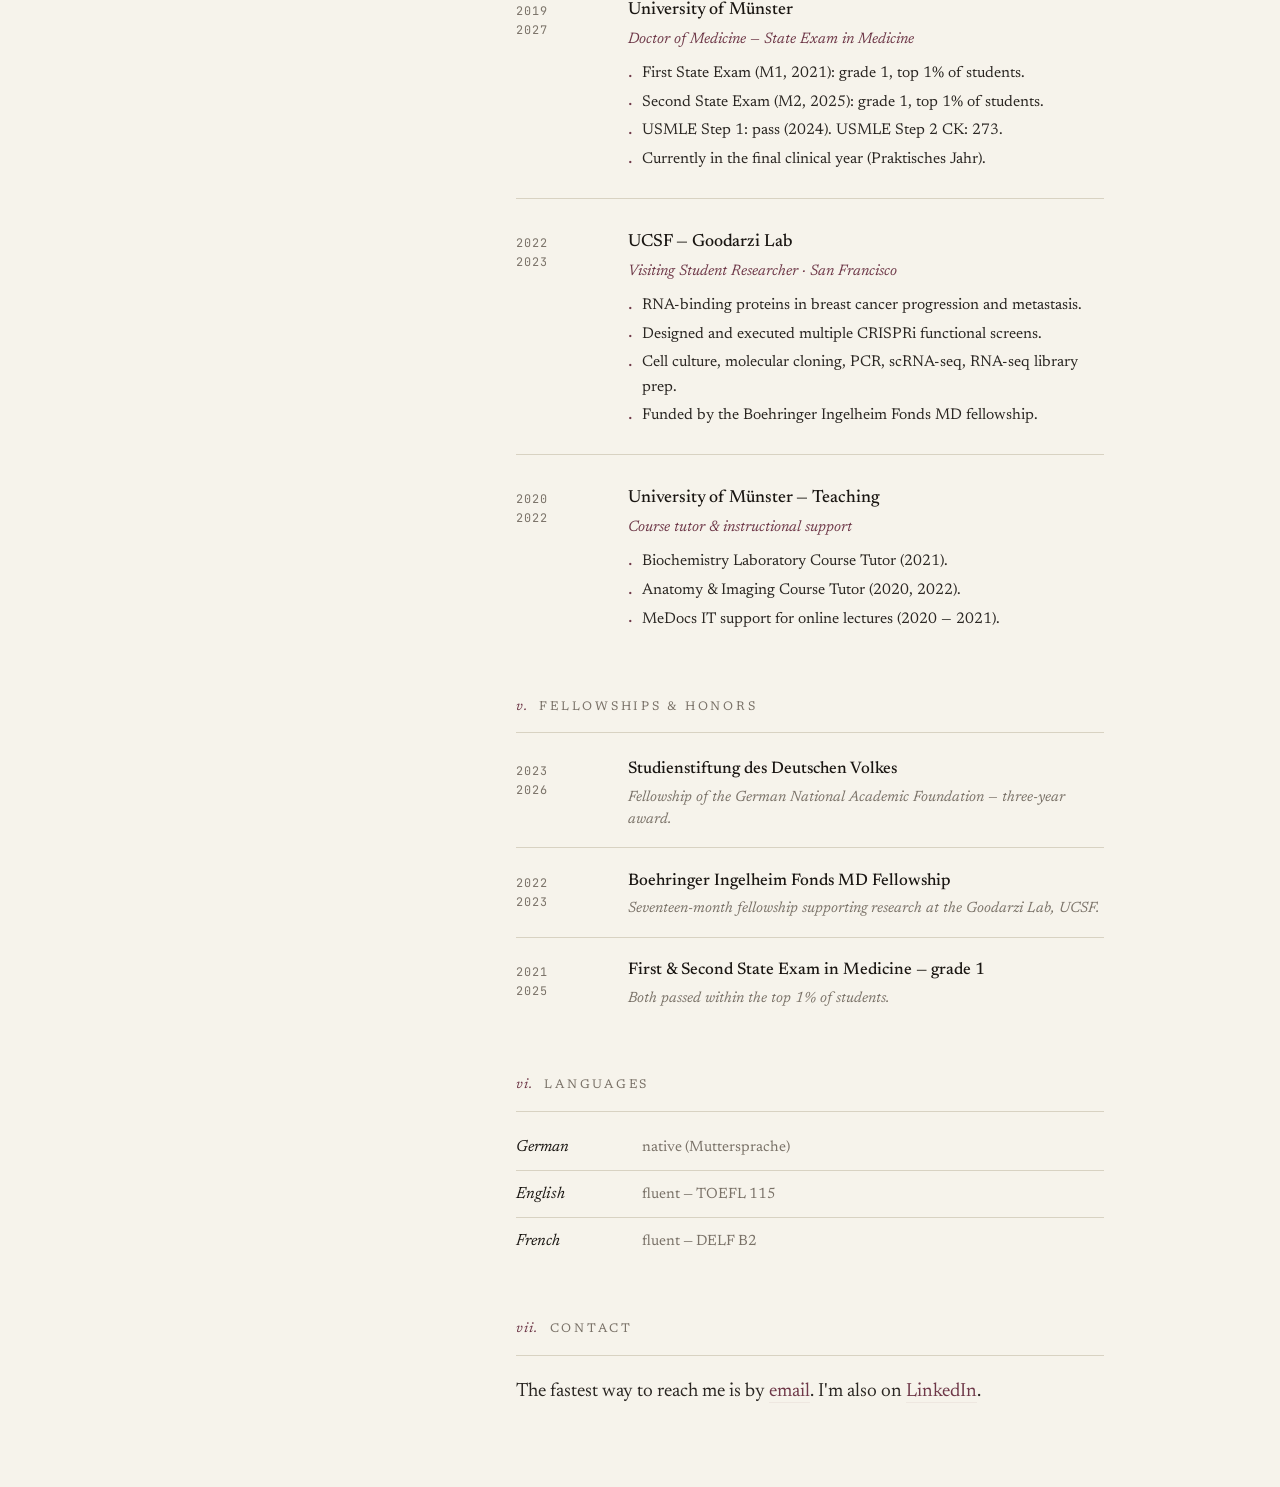
==== commit fa67a689: "Add ORCID, auto-stamp build date, fix sidebar name break - Sidebar contact list (homepage + CV page)" ====
--- a/index.html
+++ b/index.html
@@ -24,7 +24,7 @@
   <div class="page">
 
     <aside class="sidebar">
-      <h1 class="side-name">Tabea<br><span class="middle">C.</span> Mittmann</h1>
+      <h1 class="side-name">Tabea <span class="middle">C.</span> Mittmann</h1>
       <p class="side-role">
         MD candidate, University of Münster.<br>
         Translational cancer research.
@@ -44,6 +44,7 @@
       <div class="side-meta">
         <span class="row"><a id="email-link" href="#" data-user="tabea.mittmann" data-domain="gmail.com">email</a></span>
         <span class="row"><a href="https://www.linkedin.com/in/tabea-mittmann" target="_blank" rel="noopener">LinkedIn</a></span>
+        <span class="row"><a href="https://orcid.org/0009-0009-7567-6252" target="_blank" rel="noopener">ORCID</a></span>
         <span class="row">Münster, DE</span>
       </div>
 
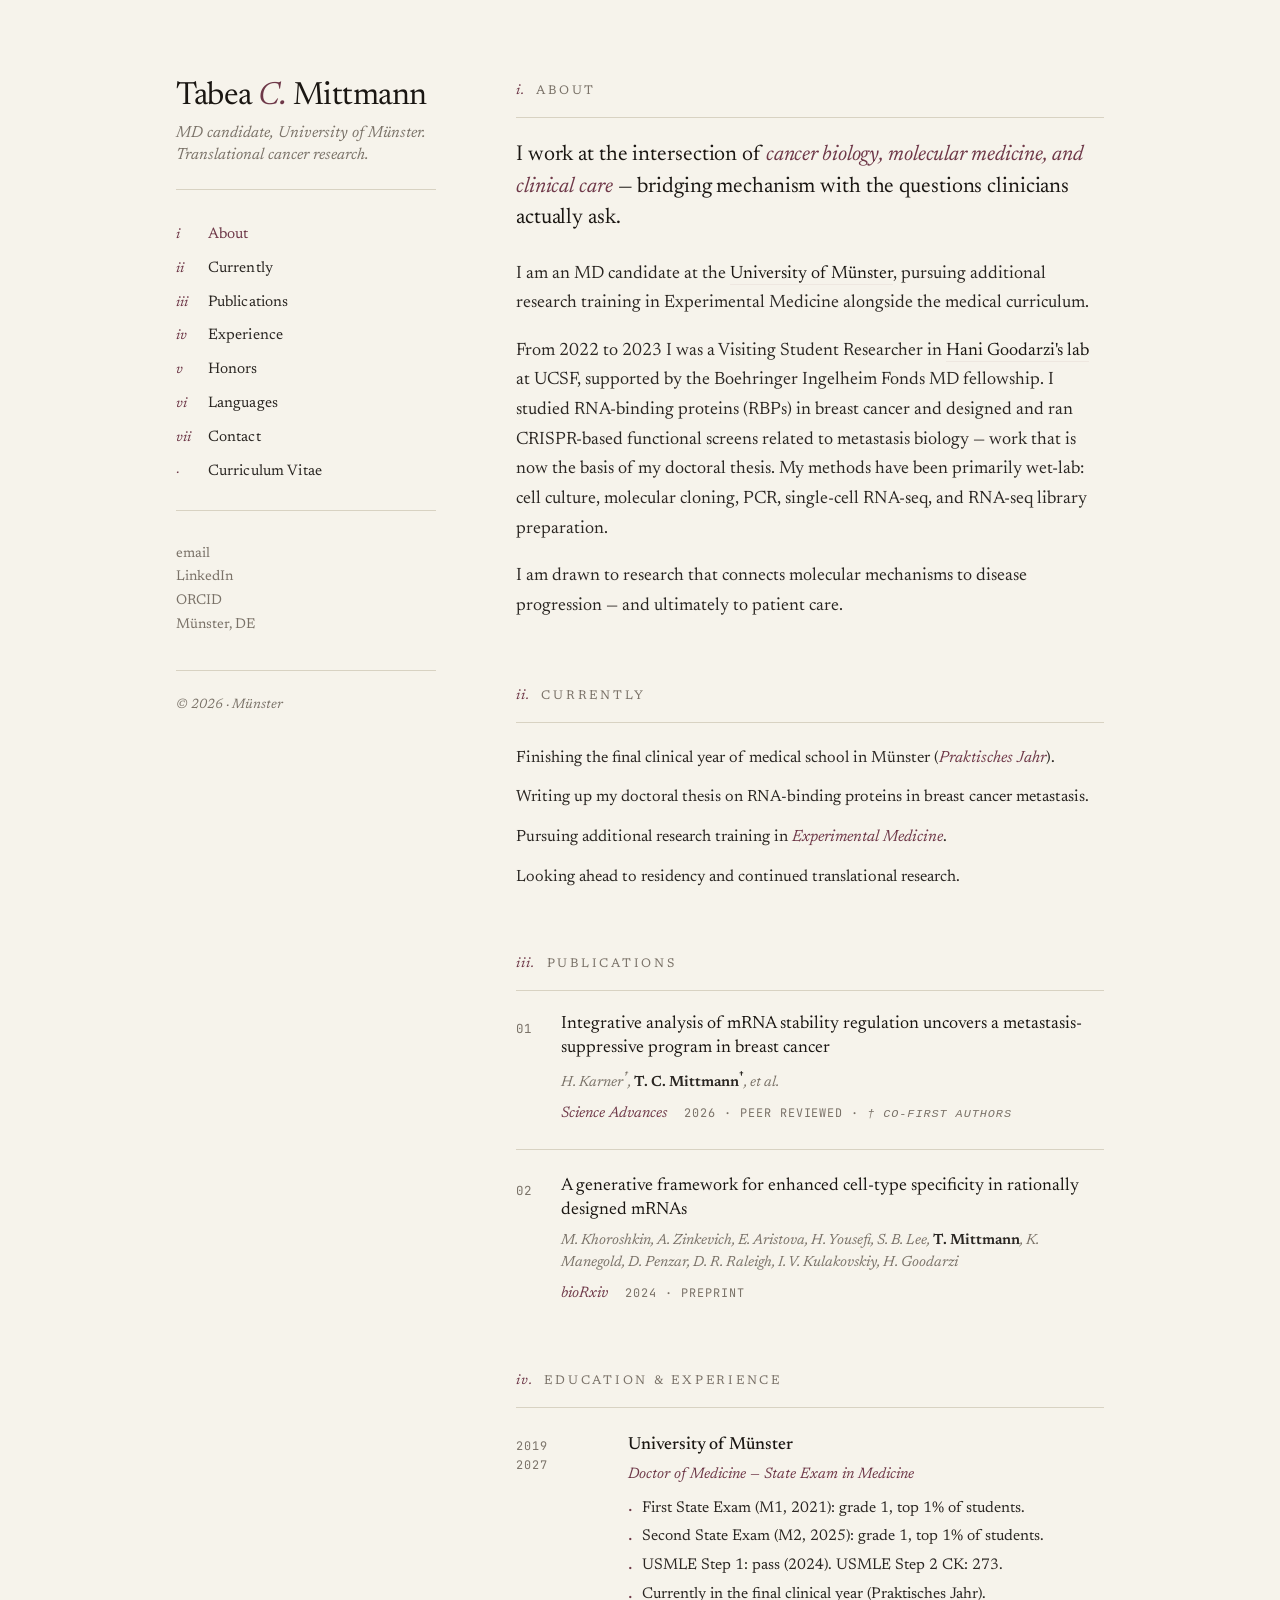
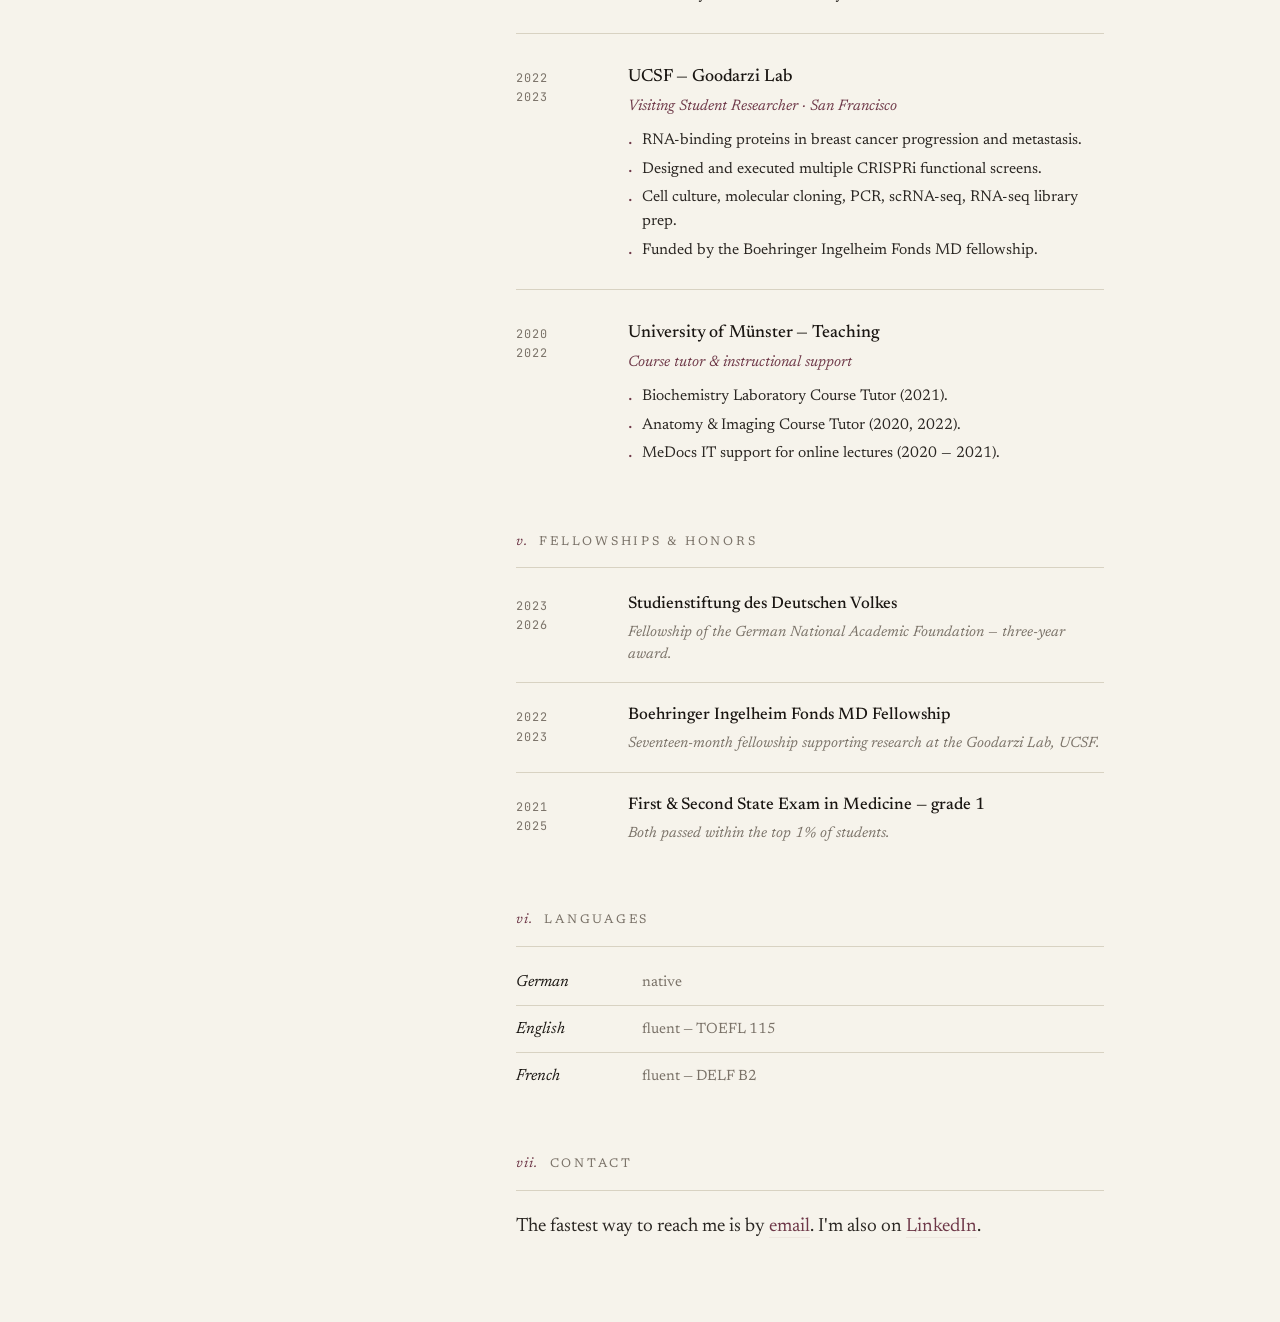
==== commit a171024f: "Drop '(Muttersprache)' parenthetical from German language line" ====
--- a/index.html
+++ b/index.html
@@ -205,7 +205,7 @@
       <section id="languages">
         <p class="eyebrow"><span class="roman">vi.</span> Languages</p>
         <ul class="langs">
-          <li><span class="lang-name">German</span><span class="lang-level">native (Muttersprache)</span></li>
+          <li><span class="lang-name">German</span><span class="lang-level">native</span></li>
           <li><span class="lang-name">English</span><span class="lang-level">fluent — TOEFL 115</span></li>
           <li><span class="lang-name">French</span><span class="lang-level">fluent — DELF B2</span></li>
         </ul>
--- a/styles.css
+++ b/styles.css
@@ -240,20 +240,11 @@
 .now-list {
   list-style: none;
   display: grid;
-  gap: 0.85rem;
+  gap: 0.95rem;
 }
 .now-list li {
-  display: grid;
-  grid-template-columns: 14px 1fr;
-  gap: 0.8rem;
-  align-items: baseline;
   font-size: 1.02rem;
-}
-.now-list li::before {
-  content: '§';
-  color: var(--accent);
-  font-style: italic;
-  font-size: 0.95rem;
+  line-height: 1.5;
 }
 .now-list em { color: var(--accent); }
 
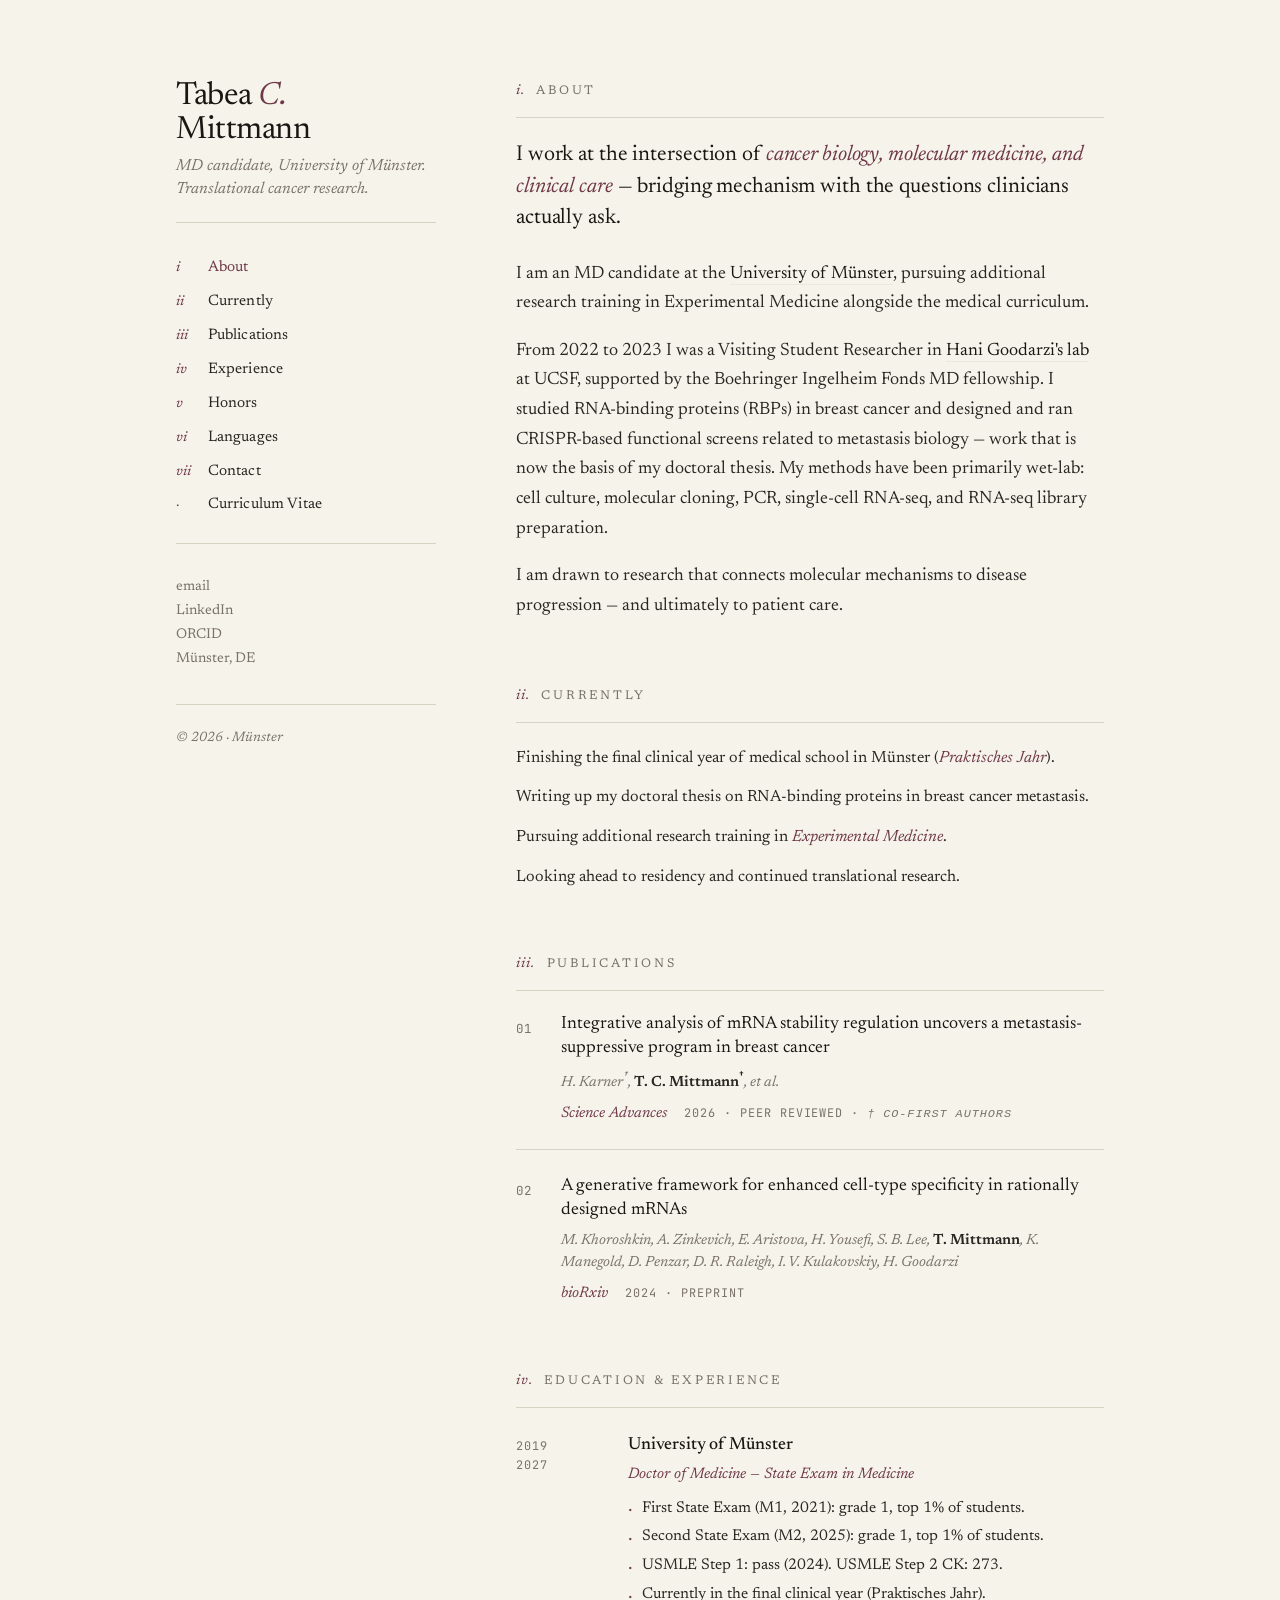
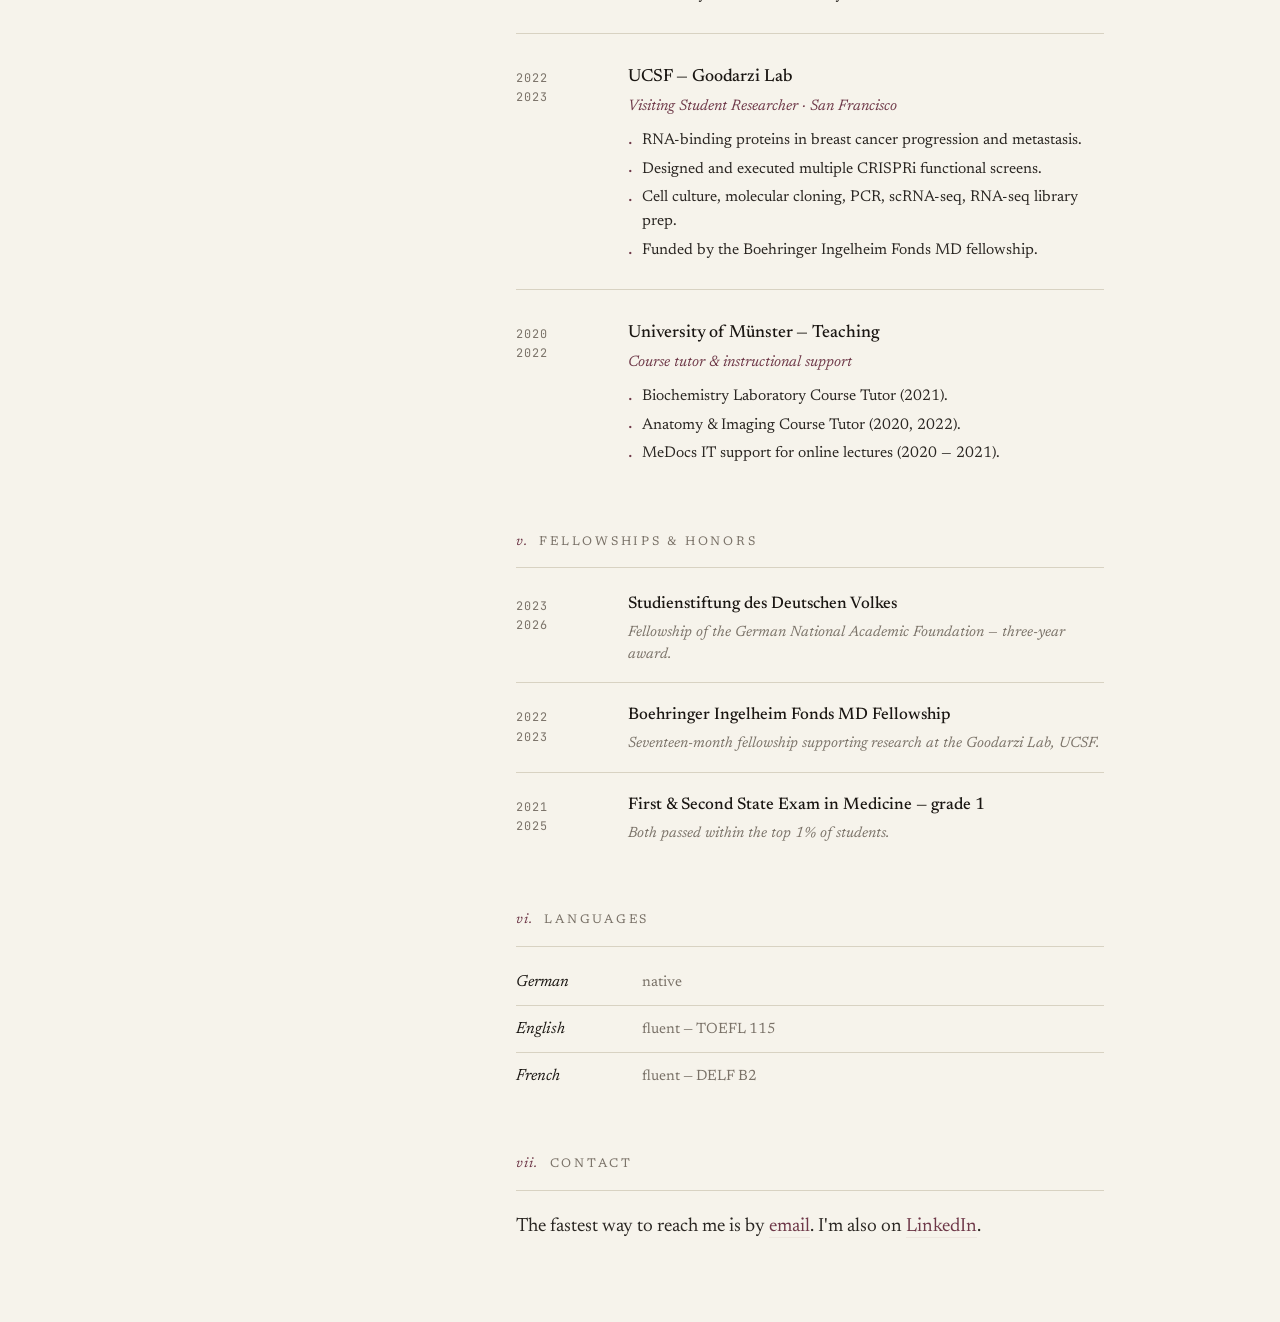
==== commit 7da59e93: "Break sidebar name to two lines (Tabea C. / Mittmann)" ====
--- a/index.html
+++ b/index.html
@@ -24,7 +24,7 @@
   <div class="page">
 
     <aside class="sidebar">
-      <h1 class="side-name">Tabea <span class="middle">C.</span> Mittmann</h1>
+      <h1 class="side-name">Tabea <span class="middle">C.</span><br>Mittmann</h1>
       <p class="side-role">
         MD candidate, University of Münster.<br>
         Translational cancer research.
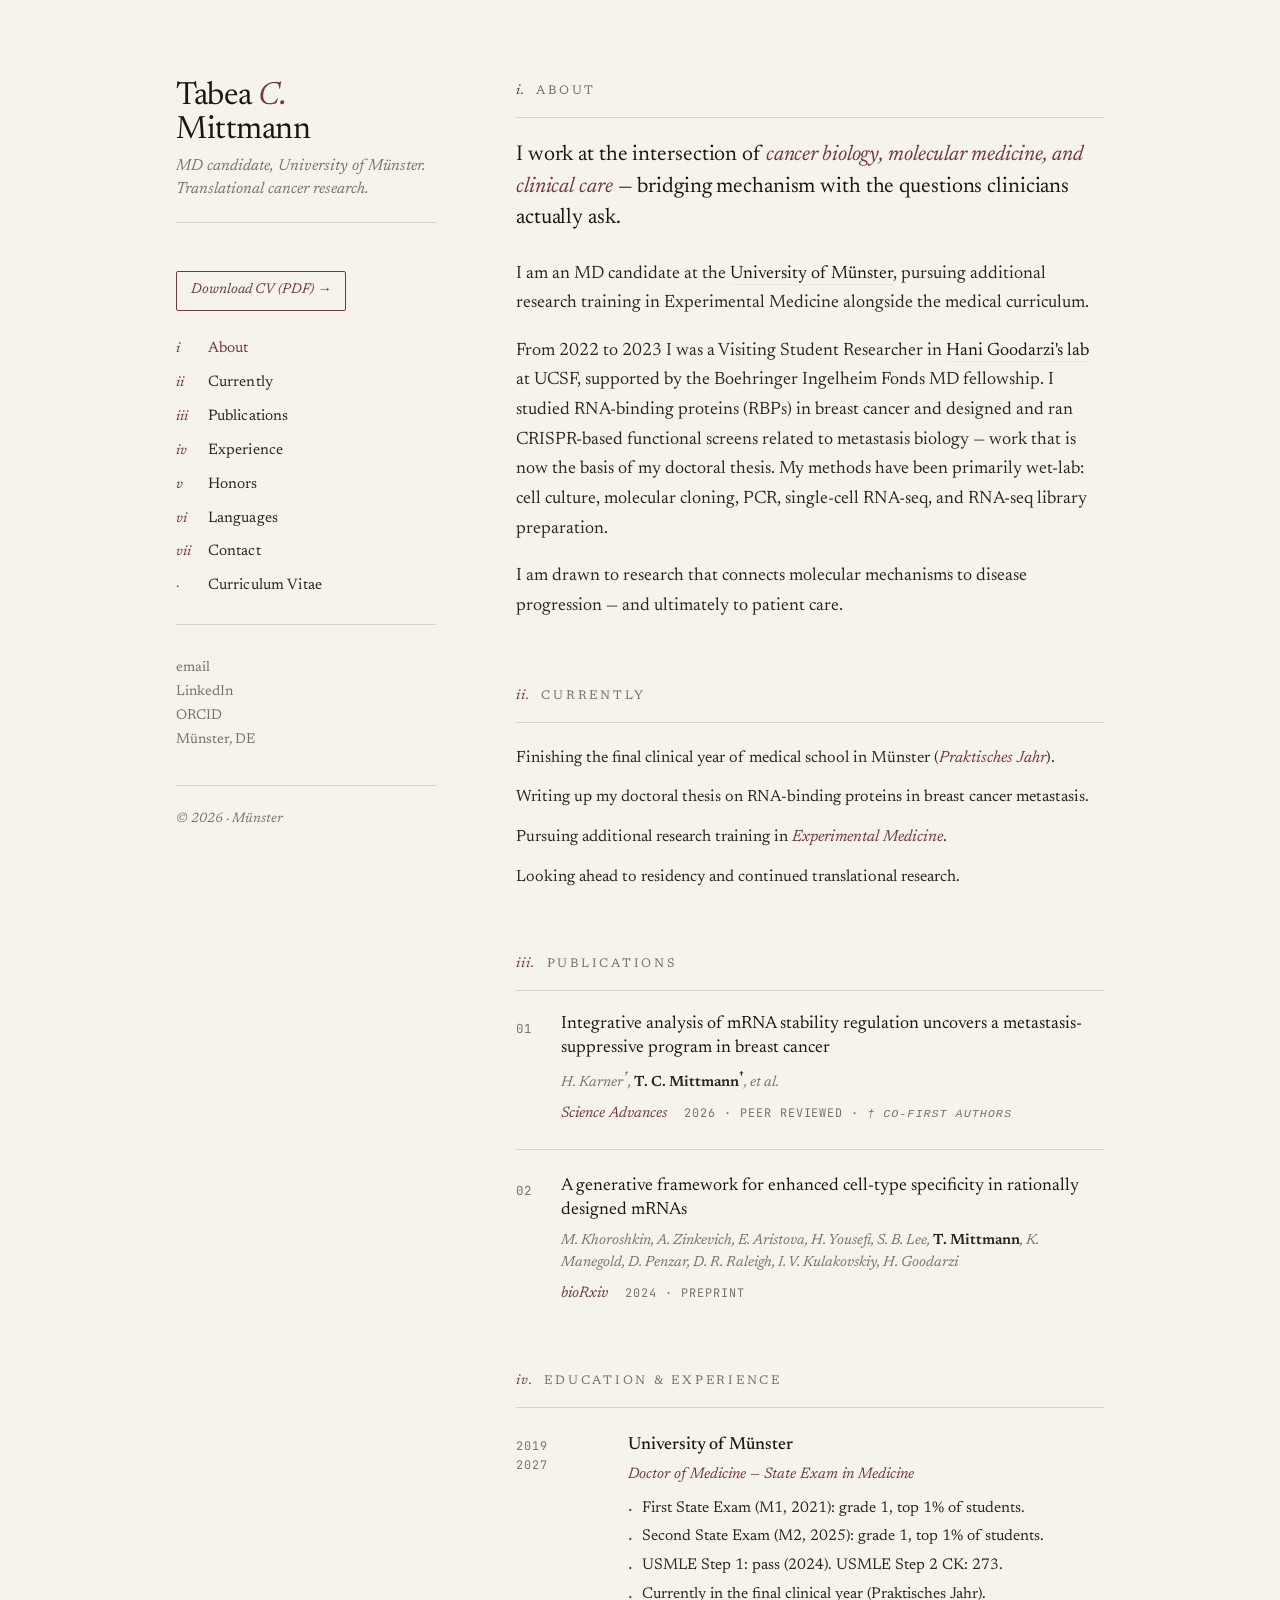
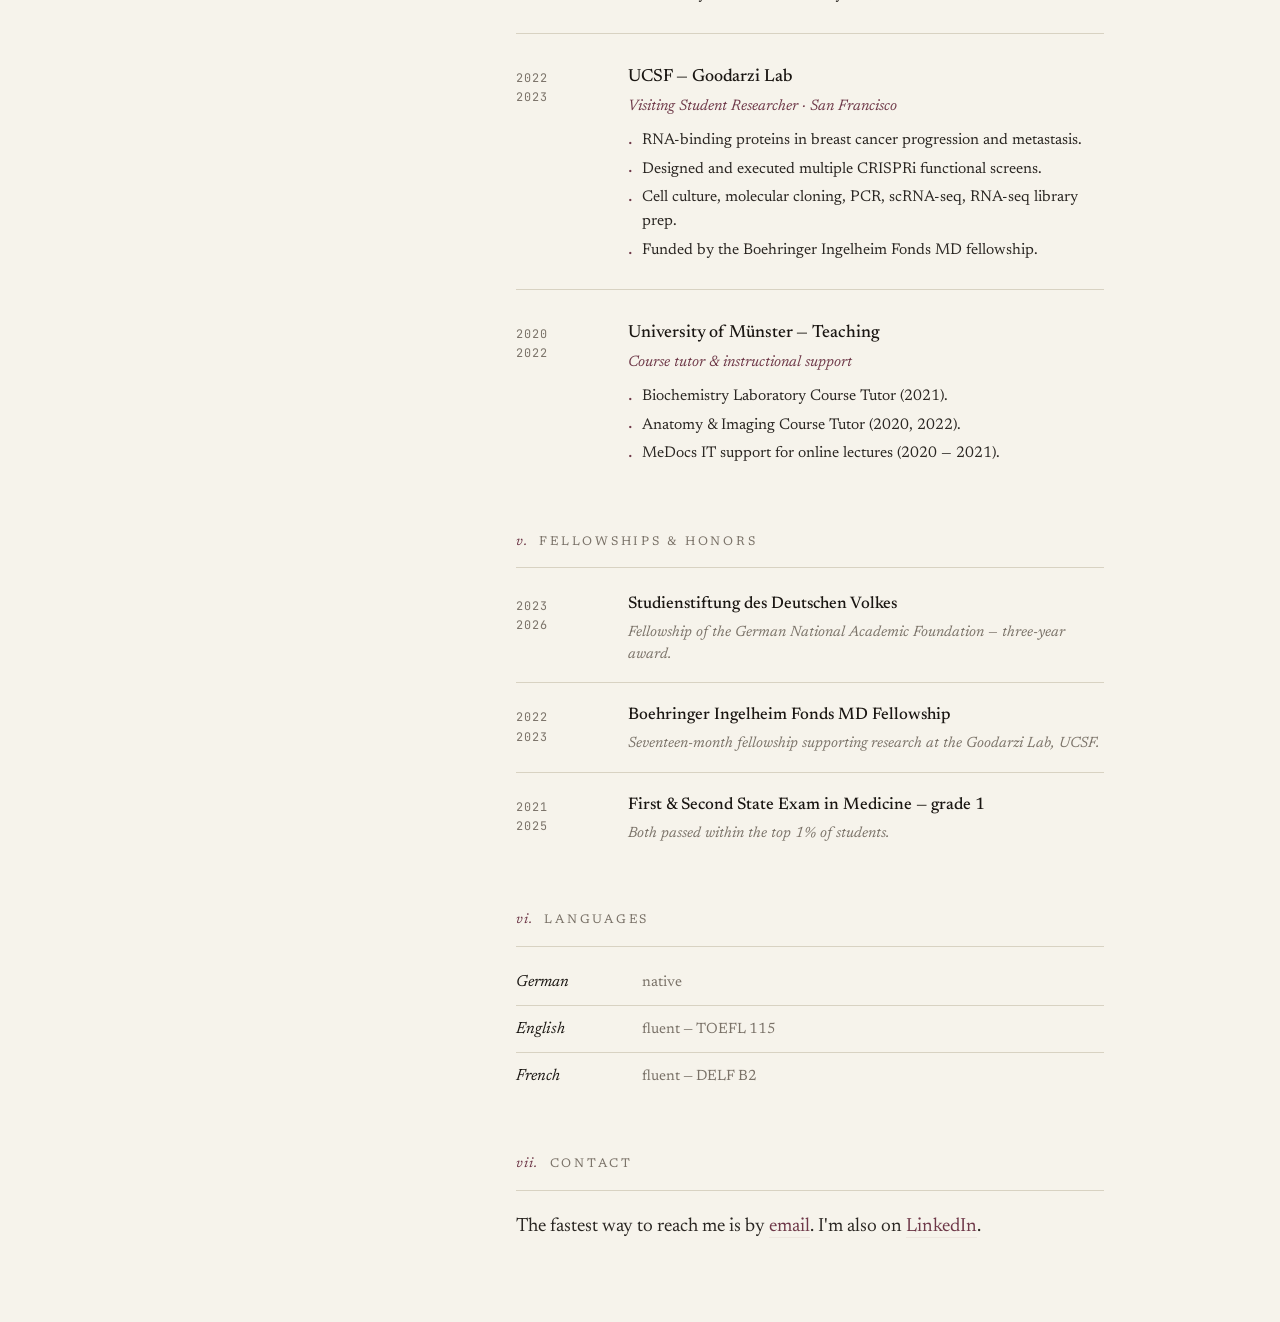
==== commit ee5dd8a2: "Add 'Download CV (PDF)' button to homepage sidebar" ====
--- a/index.html
+++ b/index.html
@@ -29,6 +29,10 @@
         MD candidate, University of Münster.<br>
         Translational cancer research.
       </p>
+
+      <a class="cv-download" href="/docs/Tabea-Mittmann-CV.pdf" target="_blank" rel="noopener" style="margin-bottom: 1.6rem;">
+        Download CV (PDF) →
+      </a>
 
       <nav class="side-nav">
         <a href="#about"><span class="num">i</span> About</a>
